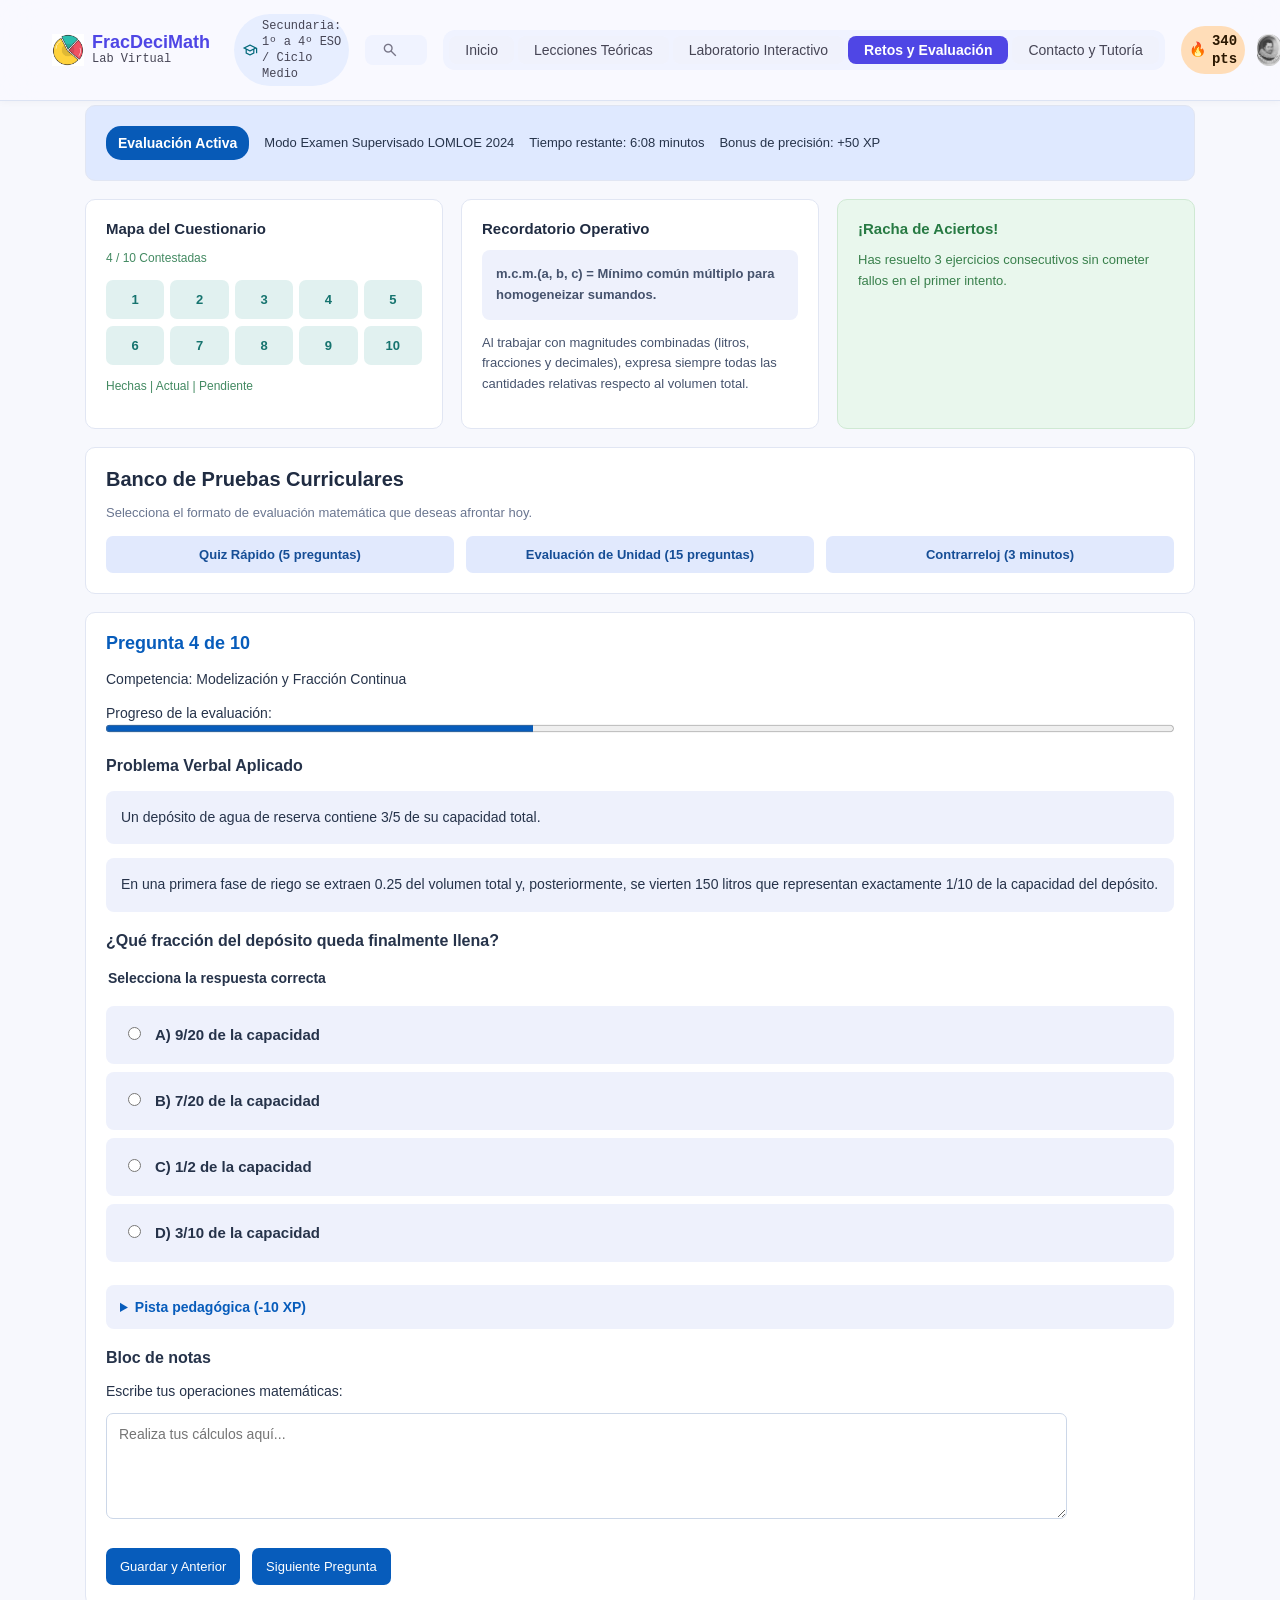
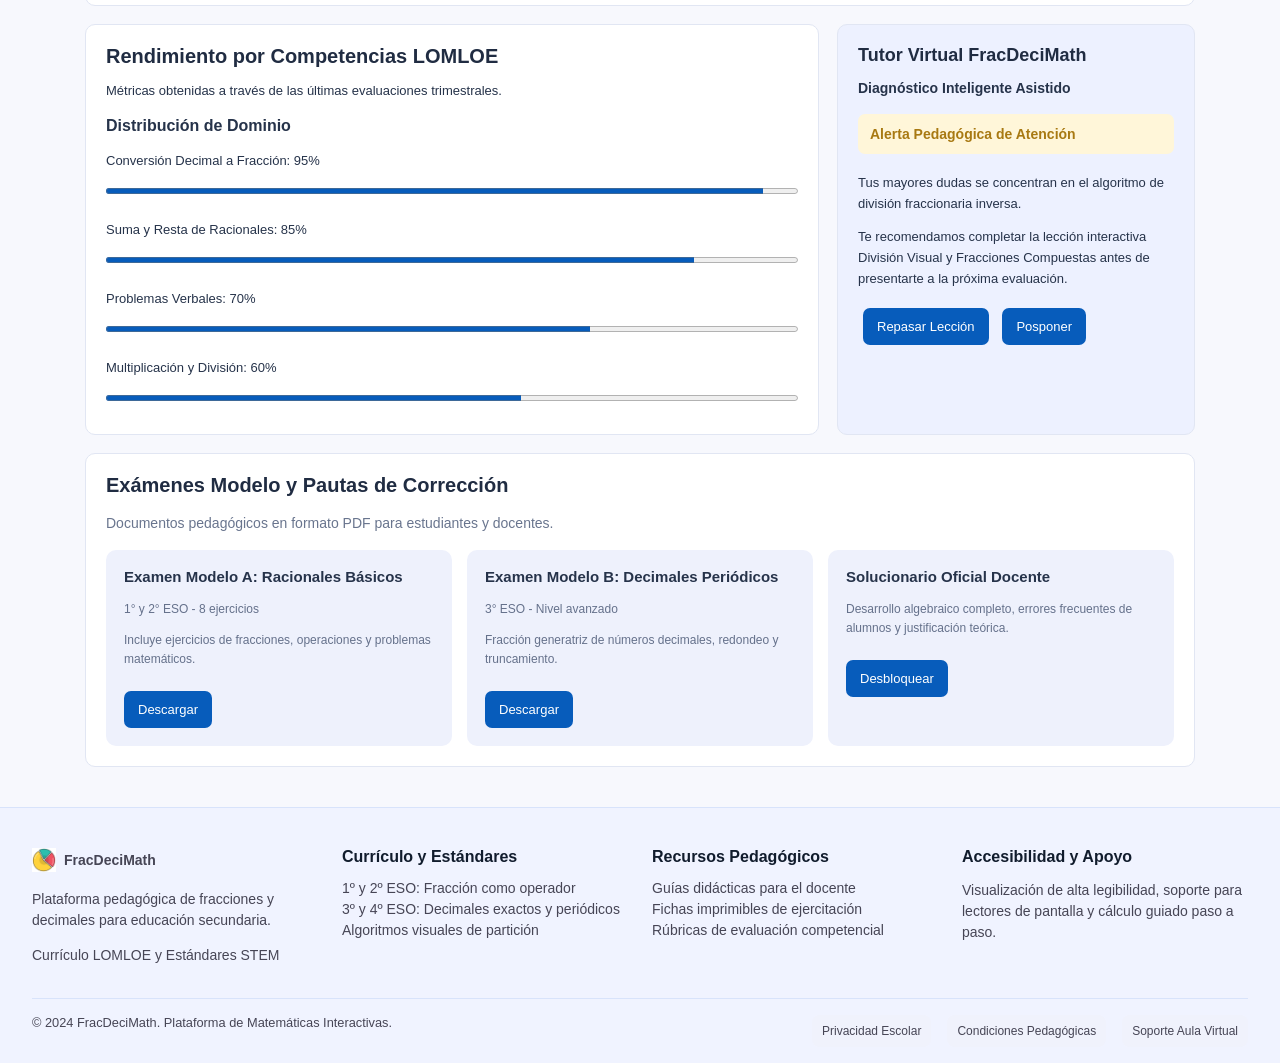
==== evaluacion.html @ f6d33da8 "nuevo cambio" ====
<!DOCTYPE html>
<html lang="es">
<head>
    <meta charset="UTF-8">
    <meta name="viewport" content="width=device-width, initial-scale=1.0">
    <title>Retos y Evaluación - FracDeciMath</title>
    <link rel="stylesheet" href="css/evaluacion.css">
    <link rel="stylesheet" href="css/header.css">
    <link href="https://fonts.googleapis.com/css2?family=Material+Symbols+Outlined:opsz,wght,FILL,GRAD@20..48,100..700,0..1,-50..200&display=swap" rel="stylesheet">
    <link rel="stylesheet" href="css/layouts.css">
    <link rel="stylesheet" href="css/base.css">
</head>
<body data-page="evaluacion">
    <div data-layout="header"></div>
    <main>
        <section class="evaluacion-activa">
            <h2>Evaluación Activa</h2>
            <p>Modo Examen Supervisado LOMLOE 2024</p>
            <p>Tiempo restante: 6:08 minutos</p>
            <p>Bonus de precisión: +50 XP</p>
        </section>
        <section class="mapa-cuestionario">
            <h2>Mapa del Cuestionario</h2>
            <p>4 / 10 Contestadas</p>
            <div class="botones-preguntas">
                <button type="button">1</button>
                <button type="button">2</button>
                <button type="button">3</button>
                <button type="button">4</button>
                <button type="button">5</button>
            </div>
            <div class="botones-preguntas">
                <button type="button">6</button>
                <button type="button">7</button>
                <button type="button">8</button>
                <button type="button">9</button>
                <button type="button">10</button>
            </div>
            <p>Hechas | Actual | Pendiente</p>
        </section>
        <section class="recordatorio-operativo">
            <h2>Recordatorio Operativo</h2>
            <p class="formula-recordatorio">
                m.c.m.(a, b, c) = Mínimo común múltiplo
                para homogeneizar sumandos.
            </p>
            <p>
                Al trabajar con magnitudes combinadas
                (litros, fracciones y decimales),
                expresa siempre todas las cantidades
                relativas respecto al volumen total.
            </p>
        </section>
        <section class="racha-aciertos">
            <h2>¡Racha de Aciertos!</h2>
            <p>
                Has resuelto 3 ejercicios consecutivos
                sin cometer fallos en el primer intento.
            </p>
        </section>
        <section class="banco-pruebas">
            <h2>Banco de Pruebas Curriculares</h2>
            <p>
                Selecciona el formato de evaluación
                matemática que deseas afrontar hoy.
            </p>
            <button type="button">Quiz Rápido (5 preguntas)</button>
            <button type="button">Evaluación de Unidad (15 preguntas)</button>
            <button type="button">Contrarreloj (3 minutos)</button>
        </section>
        <section class="pregunta-examen">
            <h2>Pregunta 4 de 10</h2>
            <p>Competencia: Modelización y Fracción Continua</p>
            <label for="progreso">Progreso de la evaluación:</label>
            <progress id="progreso" value="4" max="10">40%</progress>
            <h3>Problema Verbal Aplicado</h3>
            <p class="enunciado">
                Un depósito de agua de reserva contiene
                3/5 de su capacidad total.
            </p>
            <p class="enunciado">
                En una primera fase de riego se extraen
                0.25 del volumen total y, posteriormente,
                se vierten 150 litros que representan
                exactamente 1/10 de la capacidad del depósito.
            </p>
            <h3>¿Qué fracción del depósito queda finalmente llena?</h3>
            <form class="formulario-respuestas">
                <fieldset>
                    <legend>Selecciona la respuesta correcta</legend>
                    <p>
                        <input type="radio" id="opcionA" name="respuesta" value="A">
                        <label for="opcionA">A) 9/20 de la capacidad</label>
                    </p>
                    <p>
                        <input type="radio" id="opcionB" name="respuesta" value="B">
                        <label for="opcionB">B) 7/20 de la capacidad</label>
                    </p>
                    <p>
                        <input type="radio" id="opcionC" name="respuesta" value="C">
                        <label for="opcionC">C) 1/2 de la capacidad</label>
                    </p>
                    <p>
                        <input type="radio" id="opcionD" name="respuesta" value="D">
                        <label for="opcionD">D) 3/10 de la capacidad</label>
                    </p>
                </fieldset>
                <details>
                    <summary>Pista pedagógica (-10 XP)</summary>
                    <p>
                        Convierte los decimales a fracciones
                        y utiliza un denominador común
                        para resolver la operación.
                    </p>
                </details>
                <h3>Bloc de notas</h3>
                <label for="notas">Escribe tus operaciones matemáticas:</label>
                <p>
                    <textarea id="notas" name="notas" rows="5" cols="40" placeholder="Realiza tus cálculos aquí..."></textarea>
                </p>
                <button type="button">Guardar y Anterior</button>
                <button type="button">Siguiente Pregunta</button>
            </form>
        </section>
        <section class="rendimiento">
            <h2>Rendimiento por Competencias LOMLOE</h2>
            <p>
                Métricas obtenidas a través de
                las últimas evaluaciones trimestrales.
            </p>
            <h3>Distribución de Dominio</h3>
            <p>Conversión Decimal a Fracción: 95%</p>
            <progress value="95" max="100">95%</progress>
            <p>Suma y Resta de Racionales: 85%</p>
            <progress value="85" max="100">85%</progress>
            <p>Problemas Verbales: 70%</p>
            <progress value="70" max="100">70%</progress>
            <p>Multiplicación y División: 60%</p>
            <progress value="60" max="100">60%</progress>
        </section>
        <section class="tutor-virtual">
            <h2>Tutor Virtual FracDeciMath</h2>
            <h3>Diagnóstico Inteligente Asistido</h3>
            <h4>Alerta Pedagógica de Atención</h4>
            <p>
                Tus mayores dudas se concentran
                en el algoritmo de división
                fraccionaria inversa.
            </p>
            <p>
                Te recomendamos completar la lección
                interactiva División Visual y
                Fracciones Compuestas antes de
                presentarte a la próxima evaluación.
            </p>
            <button type="button">Repasar Lección</button>
            <button type="button">Posponer</button>
        </section>
        <section class="recursos">
            <h2>Exámenes Modelo y Pautas de Corrección</h2>
            <p class="recursos-descripcion">
                Documentos pedagógicos en formato PDF
                para estudiantes y docentes.
            </p>
            <article>
                <h3>Examen Modelo A: Racionales Básicos</h3>
                <p>1° y 2° ESO - 8 ejercicios</p>
                <p>
                    Incluye ejercicios de fracciones,
                    operaciones y problemas matemáticos.
                </p>
                <button type="button">Descargar</button>
            </article>
            <article>
                <h3>Examen Modelo B: Decimales Periódicos</h3>
                <p>3° ESO - Nivel avanzado</p>
                <p>
                    Fracción generatriz de números
                    decimales, redondeo y truncamiento.
                </p>
                <button type="button">Descargar</button>
            </article>
            <article>
                <h3>Solucionario Oficial Docente</h3>
                <p>
                    Desarrollo algebraico completo,
                    errores frecuentes de alumnos
                    y justificación teórica.
                </p>
                <button type="button">Desbloquear</button>
            </article>
        </section>
    </main>
    <div data-layout="footer"></div>
    <script src="js/layout.js"></script>
</body>
</html>
---- css/evaluacion.css ----
body {
    margin: 0;
    padding: 0;
    background-color: #f7f8fd;
    color: #26334a;
    font-family: Arial, sans-serif;
    font-size: 14px;
}
header {
    background-color: #ffffff;
    padding: 10px 20px;
    border-bottom: 1px solid #dce3f3;
    display: flex;
    flex-wrap: wrap;
    align-items: center;
    gap: 10px;
}
header h1 {
    color: #4c43d4;
    font-size: 20px;
    margin: 0;
}
header p {
    font-size: 12px;
    color: #65718b;
    margin: 0;
}
.nombre-plataforma {
    display: flex;
    flex-direction: column;
    min-width: 145px;
}
.nombre-plataforma p {
    font-size: 11px;
}
.nivel {
    background-color: #e9eefc;
    color: #46536d;
    font-size: 11px;
    padding: 8px 12px;
    border-radius: 25px;
    text-align: center;
    max-width: 155px;
}
nav {
    margin-left: auto;
}
nav ul {
    list-style: none;
    padding: 0;
    margin: 0;
    display: flex;
    flex-wrap: wrap;
    gap: 5px;
}
nav li {
    margin: 0;
}
nav a {
    display: block;
    text-decoration: none;
    background-color: #f0f2fc;
    color: #46536d;
    padding: 9px 10px;
    border-radius: 8px;
    font-size: 12px;
}
nav a:hover {
    background-color: #dce5ff;
    color: #075cbb;
}
.puntos {
    background-color: #fff0dc;
    color: #8a500c;
    font-size: 12px;
    font-weight: bold;
    padding: 10px 12px;
    border-radius: 20px;
    white-space: nowrap;
}
main {
    max-width: 1150px;
    margin: 25px auto;
    padding: 0 20px;
    display: grid;
    grid-template-columns: repeat(3, 1fr);
    gap: 18px;
}
main section {
    background-color: #ffffff;
    padding: 20px;
    border: 1px solid #e1e6f3;
    border-radius: 10px;
}
h2 {
    font-size: 20px;
    color: #202c42;
    margin: 0 0 12px;
}
h3 {
    font-size: 16px;
    color: #26334a;
}
h4 {
    font-size: 14px;
}
p {
    line-height: 1.6;
}
button {
    background-color: #075cbb;
    color: #ffffff;
    padding: 11px 14px;
    border: none;
    border-radius: 7px;
    font-size: 13px;
    cursor: pointer;
}
button:hover {
    background-color: #03458f;
}
.evaluacion-activa {
    grid-column: 1 / 4;
    background-color: #dfe9ff;
    display: flex;
    flex-wrap: wrap;
    align-items: center;
    gap: 15px;
}
.evaluacion-activa h2 {
    background-color: #075ab7;
    color: white;
    font-size: 14px;
    padding: 9px 12px;
    border-radius: 15px;
    margin: 0;
}
.evaluacion-activa p {
    font-size: 13px;
    margin: 0;
}
.mapa-cuestionario h2 {
    font-size: 15px;
}
.mapa-cuestionario p {
    font-size: 12px;
    color: #438a62;
}
.botones-preguntas {
    display: flex;
    gap: 6px;
    margin-bottom: 7px;
}
.botones-preguntas button {
    background-color: #e1f1f0;
    color: #16746f;
    padding: 12px 0;
    flex: 1;
    font-weight: bold;
}
.botones-preguntas button:hover {
    background-color: #b8dcda;
}
.recordatorio-operativo h2 {
    font-size: 15px;
}
.recordatorio-operativo p {
    font-size: 13px;
    color: #46536d;
}
.formula-recordatorio {
    background-color: #eef1fc;
    padding: 14px;
    border-radius: 8px;
    font-weight: bold;
}
.racha-aciertos {
    background-color: #e9f7ed;
    border-color: #cfe9d3;
}
.racha-aciertos h2 {
    color: #277a43;
    font-size: 15px;
}
.racha-aciertos p {
    color: #39804c;
    font-size: 13px;
}
.banco-pruebas {
    grid-column: 1 / 4;
    display: flex;
    flex-wrap: wrap;
    align-items: center;
    gap: 12px;
}
.banco-pruebas h2 {
    width: 100%;
    margin: 0;
}
.banco-pruebas p {
    width: 100%;
    font-size: 13px;
    color: #6a7690;
    margin: 0;
}
.banco-pruebas button {
    flex: 1;
    background-color: #e1e9fd;
    color: #164e96;
    font-weight: bold;
}
.banco-pruebas button:hover {
    background-color: #075cbb;
    color: white;
}
.pregunta-examen {
    grid-column: 1 / 4;
}
.pregunta-examen h2 {
    color: #075cbb;
    font-size: 18px;
}
.pregunta-examen h3 {
    margin-top: 20px;
}
.enunciado {
    background-color: #eef1fc;
    padding: 15px;
    border-radius: 8px;
    font-size: 14px;
    line-height: 1.7;
}
progress {
    width: 100%;
    height: 15px;
    accent-color: #075cbb;
}
.formulario-respuestas {
    margin-top: 20px;
}
fieldset {
    border: none;
    padding: 0;
    margin: 0;
}
legend {
    font-weight: bold;
    font-size: 14px;
    margin-bottom: 12px;
}
fieldset p {
    background-color: #eef1fc;
    padding: 17px;
    border-radius: 8px;
    margin: 8px 0;
}
fieldset label {
    font-size: 15px;
    font-weight: bold;
    cursor: pointer;
}
input[type="radio"] {
    accent-color: #075cbb;
    margin-right: 10px;
}
details {
    background-color: #eef1fc;
    padding: 14px;
    border-radius: 8px;
    margin: 15px 0;
}
summary {
    color: #075cbb;
    font-weight: bold;
    cursor: pointer;
}
textarea {
    width: 90%;
    padding: 12px;
    border: 1px solid #ccd7e8;
    border-radius: 7px;
    font-family: Arial, sans-serif;
    font-size: 14px;
}
.formulario-respuestas button {
    margin: 8px 8px 0 0;
}
.rendimiento {
    grid-column: 1 / 3;
}
.rendimiento h2 {
    font-size: 20px;
}
.rendimiento h3 {
    font-size: 16px;
}
.rendimiento p {
    font-size: 13px;
}
.rendimiento progress {
    height: 12px;
    margin-bottom: 10px;
}
.tutor-virtual {
    grid-column: 3 / 4;
    background-color: #edf1ff;
}
.tutor-virtual h2 {
    font-size: 18px;
}
.tutor-virtual h3 {
    font-size: 14px;
}
.tutor-virtual h4 {
    background-color: #fff6d9;
    color: #a87912;
    padding: 12px;
    border-radius: 7px;
}
.tutor-virtual p {
    font-size: 13px;
}
.tutor-virtual button {
    margin: 5px;
}
.recursos {
    grid-column: 1 / 4;
    display: flex;
    flex-wrap: wrap;
    gap: 15px;
}
.recursos h2 {
    width: 100%;
    margin: 0;
}
.recursos-descripcion {
    width: 100%;
    color: #69758e;
    margin: 0;
}
.recursos article {
    background-color: #eef1fc;
    padding: 18px;
    border-radius: 10px;
    flex: 1;
    min-width: 220px;
}
.recursos article h3 {
    font-size: 15px;
    margin-top: 0;
}
.recursos article p {
    font-size: 12px;
    color: #65718b;
}
.recursos article button {
    margin-top: 10px;
}
footer {
    background-color: #edf0fc;
    padding: 35px 25px 20px;
    border-top: 1px solid #dfe4f2;
}
.footer-contenido {
    max-width: 1150px;
    margin: 0 auto;
    display: grid;
    grid-template-columns: 1.2fr 1fr 1fr 1fr;
    gap: 30px;
    align-items: start;
}
.footer-columna {
    color: #65718b;
    font-size: 14px;
}
.footer-columna h3 {
    color: #4c43d4;
    font-size: 24px;
    margin: 0 0 12px;
}
.footer-columna h4 {
    color: #26334a;
    font-size: 16px;
    margin: 0 0 14px;
}
.footer-columna p {
    line-height: 1.7;
    margin: 0 0 8px;
}
.footer-extra {
    padding-top: 14px;
    font-size: 13px;
    color: #7b859c;
    font-weight: normal;
}
.footer-accesos {
    display: flex;
    gap: 8px;
    flex-wrap: wrap;
    margin-top: 12px;
}
.footer-accesos span {
    background-color: #e5ebfb;
    color: #3f4b67;
    font-size: 12px;
    padding: 8px 12px;
    border-radius: 6px;
    font-weight: bold;
}
.footer-inferior {
    max-width: 1150px;
    margin: 25px auto 0;
    padding-top: 18px;
    border-top: 1px solid #d9dfef;
    display: flex;
    justify-content: space-between;
    align-items: center;
    gap: 20px;
    flex-wrap: wrap;
}
.footer-inferior p {
    color: #7a859d;
    font-size: 13px;
    margin: 0;
}
.footer-links {
    display: flex;
    gap: 18px;
    flex-wrap: wrap;
}
.footer-links a {
    color: #7a859d;
    text-decoration: none;
    font-size: 13px;
}
.footer-links a:hover {
    color: #4c43d4;
}
---- css/header.css ----
:root {
  --header-primary: #4f46e5;
  --header-surface: #f9f9ff;
  --header-surface-low: #f0f3ff;
  --header-surface-container: #e7eeff;
  --header-text: #111c2d;
  --header-muted: #464555;
  --header-outline: #777587;
}

.cabecera {
  position: fixed;
  top: 0;
  left: 0;
  z-index: 50;
  width: 100%;
  background: rgba(249, 249, 255, 0.9);
  backdrop-filter: blur(20px);
  box-shadow: 0 1px 8px rgba(0, 0, 0, 0.04);
}

.cabecera-interior {
  display: flex;
  align-items: center;
  justify-content: space-between;
  gap: 1rem;
  max-width: 1280px;
  height: 5rem;
  margin: 0 auto;
  padding: 0 1rem;
}

.cabecera-izquierda,
.cabecera-derecha {
  display: flex;
  align-items: center;
}

.cabecera-izquierda {
  gap: 1.5rem;
}

.cabecera-derecha {
  gap: 0.5rem;
}

.enlace-logo {
  display: flex;
  align-items: center;
  gap: 0.5rem;
  color: inherit;
  text-decoration: none;
}

.imagen-logo {
  width: auto;
  height: 2rem;
  object-fit: contain;
}

.texto-logo {
  display: flex;
  flex-direction: column;
}

.titulo-logo {
  color: var(--header-primary);
  font-size: 18px;
  font-weight: 600;
  line-height: 1;
}

.subtitulo-logo {
  color: var(--header-muted);
  font: 500 12px/16px "JetBrains Mono", monospace;
}

.insignia-cabecera {
  display: none;
  align-items: center;
  gap: 0.25rem;
  padding: 0.25rem 0.5rem;
  color: var(--header-muted);
  background: var(--header-surface-container);
  border-radius: 9999px;
  font: 500 12px/16px "JetBrains Mono", monospace;
}

.insignia-cabecera .material-symbols-outlined {
  color: #00687a;
  font-size: 16px;
}

.buscador-cabecera {
  display: none;
  flex: 1;
  max-width: 24rem;
}

.boton-menu {
  display: inline-flex;
  align-items: center;
  justify-content: center;
  width: 2.5rem;
  height: 2.5rem;
  color: var(--header-muted);
  background: var(--header-surface-low);
  border: 0;
  border-radius: 0.5rem;
  cursor: pointer;
}

.boton-menu:hover,
.boton-menu:focus-visible {
  color: var(--header-text);
  background: #dee8ff;
}

.boton-menu:focus-visible,
.enlace-navegacion:focus-visible {
  outline: 2px solid var(--header-primary);
  outline-offset: 2px;
}

.caja-buscador {
  display: flex;
  align-items: center;
  width: 100%;
  padding: 0.375rem 1rem;
  color: var(--header-muted);
  background: var(--header-surface-low);
  border-radius: 0.5rem;
}

.caja-buscador .material-symbols-outlined {
  margin-right: 0.5rem;
  color: var(--header-outline);
  font-size: 18px;
}

.caja-buscador input {
  width: 100%;
  color: var(--header-text);
  background: transparent;
  border: 0;
  outline: 0;
}

.navegacion-cabecera {
  display: none;
  align-items: center;
  gap: 0.25rem;
  padding: 0.375rem;
  background: var(--header-surface-low);
  border-radius: 0.75rem;
}

.navegacion-cabecera.menu-abierto {
  display: flex;
  position: absolute;
  top: calc(100% + 0.5rem);
  right: 1rem;
  left: 1rem;
  flex-direction: column;
  align-items: stretch;
  padding: 0.5rem;
  background: var(--header-surface);
  border: 1px solid #d8e3fb;
  box-shadow: 0 12px 24px rgba(17, 28, 45, 0.12);
}

.navegacion-cabecera.menu-abierto .enlace-navegacion {
  width: 100%;
  padding: 0.75rem 1rem;
}

.enlace-navegacion {
  padding: 0.375rem 1rem;
  color: var(--header-muted);
  border-radius: 0.5rem;
  font-size: 14px;
  text-decoration: none;
  white-space: nowrap;
}

.enlace-navegacion:hover {
  color: var(--header-text);
  background: #dee8ff;
}

.enlace-navegacion.activo {
  color: #fff;
  background: var(--header-primary);
  font-weight: 600;
}

.insignia-puntos {
  display: flex;
  align-items: center;
  gap: 0.375rem;
  padding: 0.375rem 0.5rem;
  color: #2a1700;
  background: #ffddb8;
  border-radius: 9999px;
  font: 700 14px/18px "JetBrains Mono", monospace;
}

.informacion-perfil {
  display: flex;
  align-items: center;
  gap: 0.5rem;
  padding-left: 0.25rem;
}

.imagen-perfil {
  width: 2rem;
  height: 2rem;
  object-fit: cover;
  border-radius: 9999px;
}

.texto-perfil {
  display: none;
  flex-direction: column;
}

.nombre-perfil {
  color: var(--header-text);
  font: 600 14px/18px "JetBrains Mono", monospace;
}

.rol-perfil {
  color: var(--header-outline);
  font: 500 12px/16px "JetBrains Mono", monospace;
}

@media (min-width: 640px) {
  .texto-perfil {
    display: flex;
  }
}

@media (min-width: 768px) {
  .boton-menu {
    display: none;
  }

  .navegacion-cabecera {
    display: flex;
  }

  .navegacion-cabecera.menu-abierto {
    position: static;
    flex-direction: row;
    align-items: center;
    padding: 0.375rem;
    border: 0;
    box-shadow: none;
  }

  .navegacion-cabecera.menu-abierto .enlace-navegacion {
    width: auto;
    padding: 0.375rem 1rem;
  }
}

@media (min-width: 1024px) {
  .cabecera-interior {
    padding: 0 2rem;
  }

  .buscador-cabecera {
    display: flex;
  }
}

@media (min-width: 1280px) {
  .insignia-cabecera {
    display: flex;
  }
}

.cabecera + .ruta {
  margin-top: 5rem;
}

.cabecera + main {
  padding-top: 5rem;
}

.cabecera + .main {
  padding-top: 80px;
}
---- css/layouts.css ----
.footer-layout {
  margin-top: 2.5rem;
  padding: 2.5rem 2rem 1rem;
  color: #464555;
  background: #f0f3ff;
  border-top: 1px solid #d8e3fb;
}

.footer-layout__grid,
.footer-layout__bottom {
  display: grid;
  gap: 1.5rem;
  max-width: 1280px;
  margin: 0 auto;
}

.footer-layout__grid {
  grid-template-columns: repeat(4, minmax(0, 1fr));
}

.footer-layout__brand {
  display: inline-flex;
  align-items: center;
  gap: 0.5rem;
  color: #3525cd;
  text-decoration: none;
}

.footer-layout__brand img {
  width: auto;
  height: 1.5rem;
}

.footer-layout h2 {
  margin: 0 0 0.75rem;
  color: #111c2d;
  font-size: 1rem;
}

.footer-layout p,
.footer-layout li,
.footer-layout small {
  font-size: 0.875rem;
  line-height: 1.5;
}

.footer-layout ul {
  margin: 0;
  padding: 0;
  list-style: none;
}

.footer-layout__bottom {
  grid-template-columns: 1fr auto;
  margin-top: 2rem;
  padding-top: 1rem;
  border-top: 1px solid #d8e3fb;
  font-size: 0.8rem;
}

.footer-layout__bottom nav {
  display: flex;
  flex-wrap: wrap;
  gap: 1rem;
}

.footer-layout a {
  color: inherit;
  text-decoration: none;
}

.footer-layout a:hover {
  color: #3525cd;
}

@media (max-width: 800px) {
  .footer-layout__grid {
    grid-template-columns: repeat(2, minmax(0, 1fr));
  }
}

@media (max-width: 560px) {
  .footer-layout {
    padding-inline: 1rem;
  }

  .footer-layout__grid,
  .footer-layout__bottom {
    grid-template-columns: 1fr;
  }
}
---- css/base.css ----
html {
  width: 100%;
  min-width: 320px;
  margin: 0;
  padding: 0;
}

body {
  width: 100%;
  min-width: 320px;
  max-width: none;
  margin: 0;
  padding: 0;
  overflow-x: hidden;
}

*,
*::before,
*::after {
  box-sizing: border-box;
}
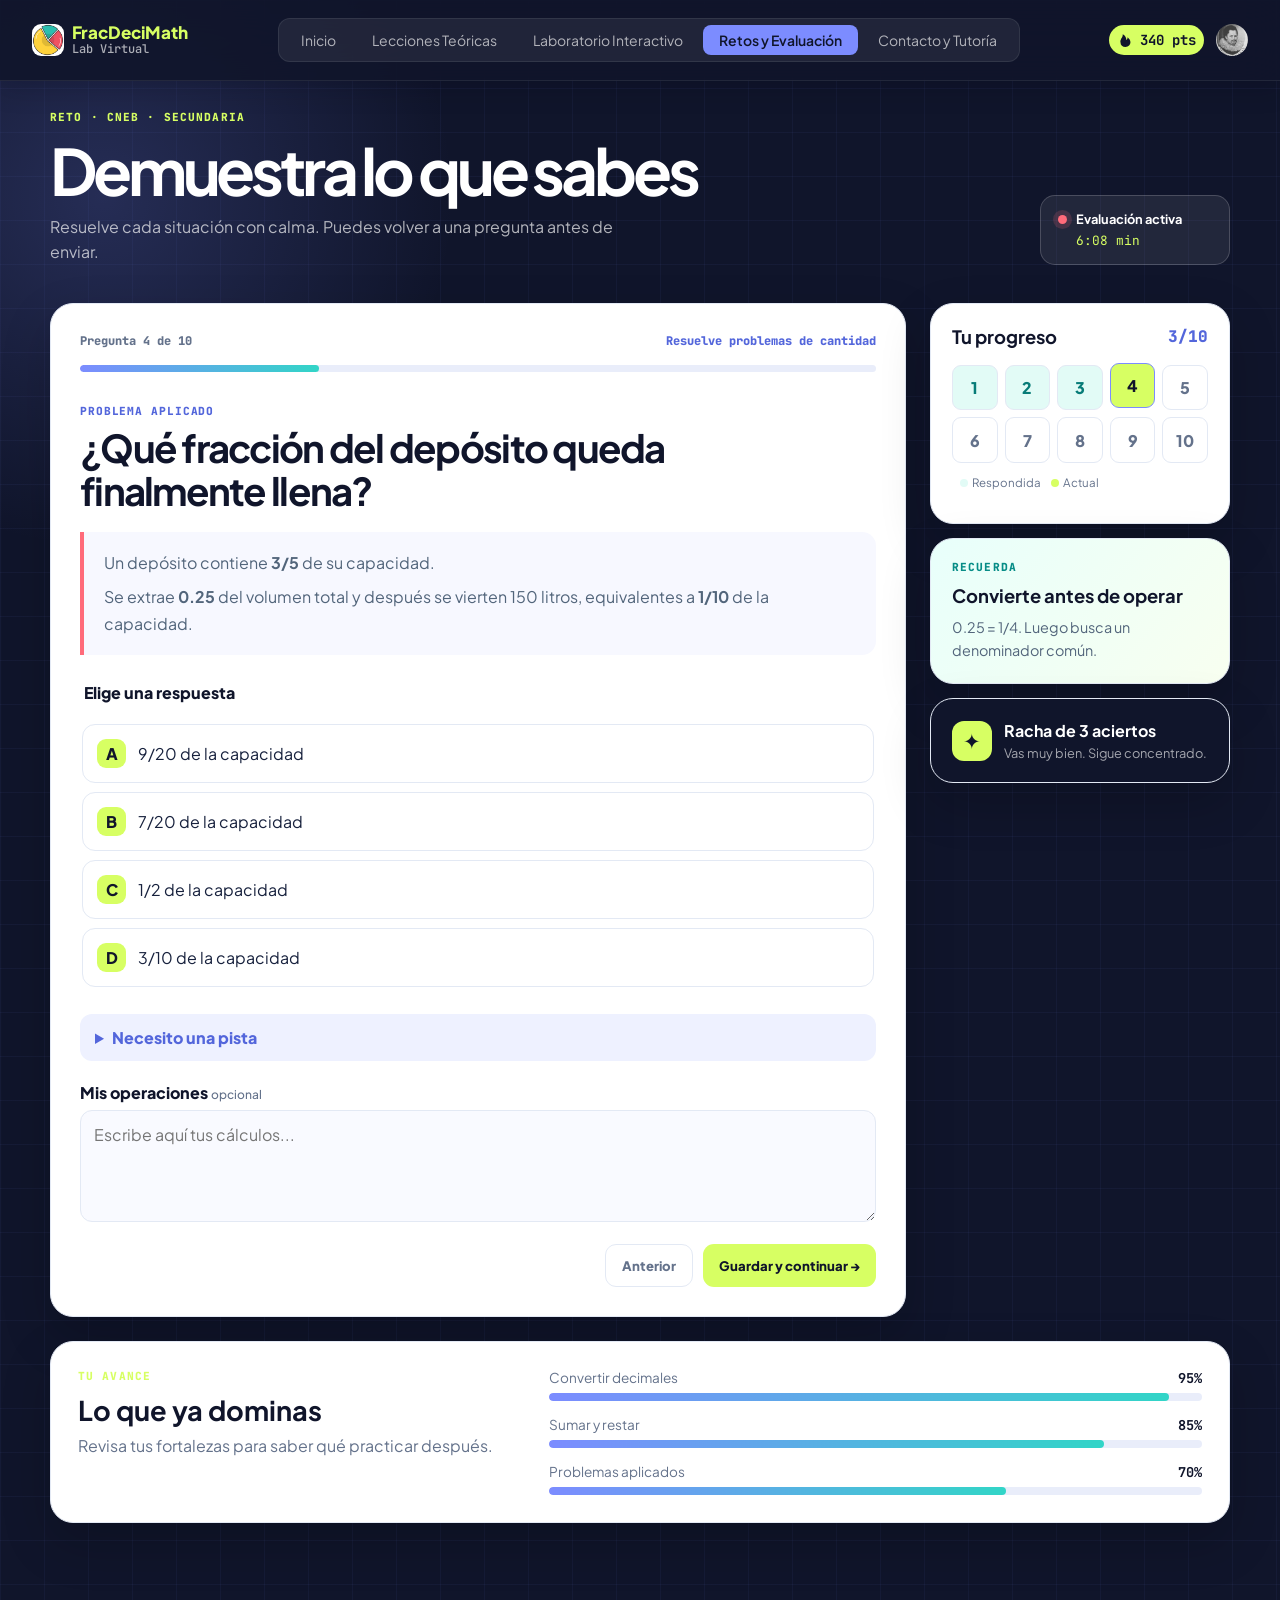
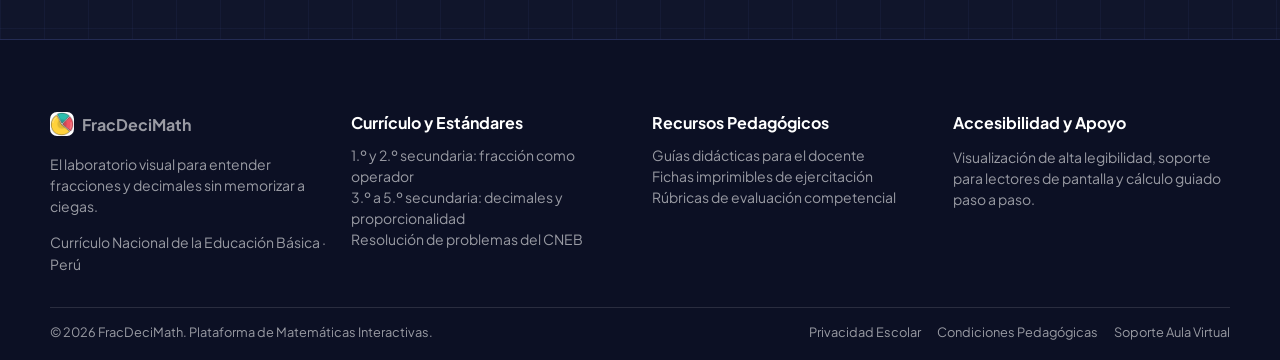
==== commit 948f916c: "new code" ====
--- a/evaluacion.html
+++ b/evaluacion.html
@@ -1,198 +1,146 @@
-
 <!DOCTYPE html>
 <html lang="es">
 <head>
     <meta charset="UTF-8">
     <meta name="viewport" content="width=device-width, initial-scale=1.0">
-    <title>Retos y Evaluación - FracDeciMath</title>
+    <link rel="preconnect" href="https://fonts.googleapis.com">
+    <link rel="preconnect" href="https://fonts.gstatic.com" crossorigin>
+    <link href="https://fonts.googleapis.com/css2?family=JetBrains+Mono:wght@400;500;600;700&family=Plus+Jakarta+Sans:wght@400;500;600;700;800&display=swap" rel="stylesheet">
+    <title>Retos y evaluación | FracDeciMath</title>
     <link rel="stylesheet" href="css/evaluacion.css">
     <link rel="stylesheet" href="css/header.css">
-    <link href="https://fonts.googleapis.com/css2?family=Material+Symbols+Outlined:opsz,wght,FILL,GRAD@20..48,100..700,0..1,-50..200&display=swap" rel="stylesheet">
     <link rel="stylesheet" href="css/layouts.css">
     <link rel="stylesheet" href="css/base.css">
 </head>
 <body data-page="evaluacion">
     <div data-layout="header"></div>
-    <main>
-        <section class="evaluacion-activa">
-            <h2>Evaluación Activa</h2>
-            <p>Modo Examen Supervisado LOMLOE 2024</p>
-            <p>Tiempo restante: 6:08 minutos</p>
-            <p>Bonus de precisión: +50 XP</p>
-        </section>
-        <section class="mapa-cuestionario">
-            <h2>Mapa del Cuestionario</h2>
-            <p>4 / 10 Contestadas</p>
-            <div class="botones-preguntas">
-                <button type="button">1</button>
-                <button type="button">2</button>
-                <button type="button">3</button>
-                <button type="button">4</button>
-                <button type="button">5</button>
+
+    <main class="evaluacion">
+        <header class="evaluacion-hero">
+            <div>
+                <p class="eyebrow">RETO · CNEB · SECUNDARIA</p>
+                <h1>Demuestra lo que sabes</h1>
+                <p class="hero-copy">Resuelve cada situación con calma. Puedes volver a una pregunta antes de enviar.</p>
             </div>
-            <div class="botones-preguntas">
-                <button type="button">6</button>
-                <button type="button">7</button>
-                <button type="button">8</button>
-                <button type="button">9</button>
-                <button type="button">10</button>
+            <div class="estado-evaluacion">
+                <span class="estado-punto"></span>
+                <strong>Evaluación activa</strong>
+                <span>6:08 min</span>
             </div>
-            <p>Hechas | Actual | Pendiente</p>
-        </section>
-        <section class="recordatorio-operativo">
-            <h2>Recordatorio Operativo</h2>
-            <p class="formula-recordatorio">
-                m.c.m.(a, b, c) = Mínimo común múltiplo
-                para homogeneizar sumandos.
-            </p>
-            <p>
-                Al trabajar con magnitudes combinadas
-                (litros, fracciones y decimales),
-                expresa siempre todas las cantidades
-                relativas respecto al volumen total.
-            </p>
-        </section>
-        <section class="racha-aciertos">
-            <h2>¡Racha de Aciertos!</h2>
-            <p>
-                Has resuelto 3 ejercicios consecutivos
-                sin cometer fallos en el primer intento.
-            </p>
-        </section>
-        <section class="banco-pruebas">
-            <h2>Banco de Pruebas Curriculares</h2>
-            <p>
-                Selecciona el formato de evaluación
-                matemática que deseas afrontar hoy.
-            </p>
-            <button type="button">Quiz Rápido (5 preguntas)</button>
-            <button type="button">Evaluación de Unidad (15 preguntas)</button>
-            <button type="button">Contrarreloj (3 minutos)</button>
-        </section>
-        <section class="pregunta-examen">
-            <h2>Pregunta 4 de 10</h2>
-            <p>Competencia: Modelización y Fracción Continua</p>
-            <label for="progreso">Progreso de la evaluación:</label>
-            <progress id="progreso" value="4" max="10">40%</progress>
-            <h3>Problema Verbal Aplicado</h3>
-            <p class="enunciado">
-                Un depósito de agua de reserva contiene
-                3/5 de su capacidad total.
-            </p>
-            <p class="enunciado">
-                En una primera fase de riego se extraen
-                0.25 del volumen total y, posteriormente,
-                se vierten 150 litros que representan
-                exactamente 1/10 de la capacidad del depósito.
-            </p>
-            <h3>¿Qué fracción del depósito queda finalmente llena?</h3>
-            <form class="formulario-respuestas">
-                <fieldset>
-                    <legend>Selecciona la respuesta correcta</legend>
-                    <p>
-                        <input type="radio" id="opcionA" name="respuesta" value="A">
-                        <label for="opcionA">A) 9/20 de la capacidad</label>
-                    </p>
-                    <p>
-                        <input type="radio" id="opcionB" name="respuesta" value="B">
-                        <label for="opcionB">B) 7/20 de la capacidad</label>
-                    </p>
-                    <p>
-                        <input type="radio" id="opcionC" name="respuesta" value="C">
-                        <label for="opcionC">C) 1/2 de la capacidad</label>
-                    </p>
-                    <p>
-                        <input type="radio" id="opcionD" name="respuesta" value="D">
-                        <label for="opcionD">D) 3/10 de la capacidad</label>
-                    </p>
-                </fieldset>
-                <details>
-                    <summary>Pista pedagógica (-10 XP)</summary>
-                    <p>
-                        Convierte los decimales a fracciones
-                        y utiliza un denominador común
-                        para resolver la operación.
-                    </p>
-                </details>
-                <h3>Bloc de notas</h3>
-                <label for="notas">Escribe tus operaciones matemáticas:</label>
-                <p>
-                    <textarea id="notas" name="notas" rows="5" cols="40" placeholder="Realiza tus cálculos aquí..."></textarea>
-                </p>
-                <button type="button">Guardar y Anterior</button>
-                <button type="button">Siguiente Pregunta</button>
-            </form>
-        </section>
+        </header>
+
+        <div class="evaluacion-grid">
+            <section class="pregunta-examen" aria-labelledby="pregunta-titulo">
+                <div class="pregunta-meta">
+                    <span id="pregunta-contador">Pregunta 4 de 10</span>
+                    <span class="competencia">Resuelve problemas de cantidad</span>
+                </div>
+                <div class="progreso-barra" aria-label="40% completado">
+                    <span></span>
+                </div>
+
+                <div class="pregunta-contenido">
+                    <p class="tipo-pregunta">Problema aplicado</p>
+                    <h2 id="pregunta-titulo">¿Qué fracción del depósito queda finalmente llena?</h2>
+                    <div class="enunciado" id="enunciado">
+                        <p>Un depósito contiene <strong>3/5</strong> de su capacidad.</p>
+                        <p>Se extrae <strong>0.25</strong> del volumen total y después se vierten 150 litros, equivalentes a <strong>1/10</strong> de la capacidad.</p>
+                    </div>
+                </div>
+
+                <form class="formulario-respuestas">
+                    <fieldset>
+                        <legend>Elige una respuesta</legend>
+                        <label class="opcion" for="opcionA">
+                            <input type="radio" id="opcionA" name="respuesta" value="A">
+                            <span class="opcion-letra">A</span>
+                            <span>9/20 de la capacidad</span>
+                        </label>
+                        <label class="opcion" for="opcionB">
+                            <input type="radio" id="opcionB" name="respuesta" value="B">
+                            <span class="opcion-letra">B</span>
+                            <span>7/20 de la capacidad</span>
+                        </label>
+                        <label class="opcion" for="opcionC">
+                            <input type="radio" id="opcionC" name="respuesta" value="C">
+                            <span class="opcion-letra">C</span>
+                            <span>1/2 de la capacidad</span>
+                        </label>
+                        <label class="opcion" for="opcionD">
+                            <input type="radio" id="opcionD" name="respuesta" value="D">
+                            <span class="opcion-letra">D</span>
+                            <span>3/10 de la capacidad</span>
+                        </label>
+                    </fieldset>
+
+                    <details class="pista">
+                        <summary>Necesito una pista</summary>
+                        <p>Convierte 0.25 a fracción y usa un denominador común.</p>
+                    </details>
+
+                    <label class="notas-label" for="notas">Mis operaciones <span>opcional</span></label>
+                    <textarea id="notas" name="notas" rows="4" placeholder="Escribe aquí tus cálculos..."></textarea>
+
+                    <div class="acciones">
+                        <button class="boton-secundario" id="anterior" type="button">Anterior</button>
+                        <button class="boton-principal" id="siguiente" type="button">Guardar y continuar <span>→</span></button>
+                    </div>
+                </form>
+            </section>
+
+            <aside class="panel-lateral">
+                <section class="mapa-cuestionario">
+                    <div class="panel-titulo">
+                        <h2>Tu progreso</h2>
+                        <strong>4/10</strong>
+                    </div>
+                    <div class="preguntas">
+                        <button class="hecha" type="button" data-question="1">1</button>
+                        <button class="hecha" type="button" data-question="2">2</button>
+                        <button class="hecha" type="button" data-question="3">3</button>
+                        <button class="actual" type="button" data-question="4" aria-current="step">4</button>
+                        <button type="button" data-question="5">5</button>
+                        <button type="button" data-question="6">6</button>
+                        <button type="button" data-question="7">7</button>
+                        <button type="button" data-question="8">8</button>
+                        <button type="button" data-question="9">9</button>
+                        <button type="button" data-question="10">10</button>
+                    </div>
+                    <p class="leyenda"><span class="hecha"></span>Respondida <span class="actual"></span>Actual</p>
+                </section>
+
+                <section class="recordatorio-operativo">
+                    <p class="eyebrow">RECUERDA</p>
+                    <h2>Convierte antes de operar</h2>
+                    <p>0.25 = 1/4. Luego busca un denominador común.</p>
+                </section>
+
+                <section class="racha-aciertos">
+                    <span class="racha-icono">✦</span>
+                    <div>
+                        <strong>Racha de 3 aciertos</strong>
+                        <p>Vas muy bien. Sigue concentrado.</p>
+                    </div>
+                </section>
+            </aside>
+        </div>
+
         <section class="rendimiento">
-            <h2>Rendimiento por Competencias LOMLOE</h2>
-            <p>
-                Métricas obtenidas a través de
-                las últimas evaluaciones trimestrales.
-            </p>
-            <h3>Distribución de Dominio</h3>
-            <p>Conversión Decimal a Fracción: 95%</p>
-            <progress value="95" max="100">95%</progress>
-            <p>Suma y Resta de Racionales: 85%</p>
-            <progress value="85" max="100">85%</progress>
-            <p>Problemas Verbales: 70%</p>
-            <progress value="70" max="100">70%</progress>
-            <p>Multiplicación y División: 60%</p>
-            <progress value="60" max="100">60%</progress>
-        </section>
-        <section class="tutor-virtual">
-            <h2>Tutor Virtual FracDeciMath</h2>
-            <h3>Diagnóstico Inteligente Asistido</h3>
-            <h4>Alerta Pedagógica de Atención</h4>
-            <p>
-                Tus mayores dudas se concentran
-                en el algoritmo de división
-                fraccionaria inversa.
-            </p>
-            <p>
-                Te recomendamos completar la lección
-                interactiva División Visual y
-                Fracciones Compuestas antes de
-                presentarte a la próxima evaluación.
-            </p>
-            <button type="button">Repasar Lección</button>
-            <button type="button">Posponer</button>
-        </section>
-        <section class="recursos">
-            <h2>Exámenes Modelo y Pautas de Corrección</h2>
-            <p class="recursos-descripcion">
-                Documentos pedagógicos en formato PDF
-                para estudiantes y docentes.
-            </p>
-            <article>
-                <h3>Examen Modelo A: Racionales Básicos</h3>
-                <p>1° y 2° ESO - 8 ejercicios</p>
-                <p>
-                    Incluye ejercicios de fracciones,
-                    operaciones y problemas matemáticos.
-                </p>
-                <button type="button">Descargar</button>
-            </article>
-            <article>
-                <h3>Examen Modelo B: Decimales Periódicos</h3>
-                <p>3° ESO - Nivel avanzado</p>
-                <p>
-                    Fracción generatriz de números
-                    decimales, redondeo y truncamiento.
-                </p>
-                <button type="button">Descargar</button>
-            </article>
-            <article>
-                <h3>Solucionario Oficial Docente</h3>
-                <p>
-                    Desarrollo algebraico completo,
-                    errores frecuentes de alumnos
-                    y justificación teórica.
-                </p>
-                <button type="button">Desbloquear</button>
-            </article>
+            <div>
+                <p class="eyebrow">TU AVANCE</p>
+                <h2>Lo que ya dominas</h2>
+                <p>Revisa tus fortalezas para saber qué practicar después.</p>
+            </div>
+            <div class="dominios">
+                <div><span>Convertir decimales</span><strong>95%</strong><i><b style="width:95%"></b></i></div>
+                <div><span>Sumar y restar</span><strong>85%</strong><i><b style="width:85%"></b></i></div>
+                <div><span>Problemas aplicados</span><strong>70%</strong><i><b style="width:70%"></b></i></div>
+            </div>
         </section>
     </main>
+
     <div data-layout="footer"></div>
+    <script src="js/evaluacion.js"></script>
     <script src="js/layout.js"></script>
 </body>
 </html>
--- a/css/evaluacion.css
+++ b/css/evaluacion.css
@@ -1,439 +1,182 @@
+:root {
+  --night: #10152b;
+  --ink: #17213d;
+  --muted: #64728b;
+  --line: #e3e9f4;
+  --paper: #fff;
+  --canvas: #f5f7ff;
+  --lime: #d7ff63;
+  --blue: #7c8cff;
+  --coral: #ff6b7a;
+  --teal: #32d5c7;
+  --shadow: 0 20px 50px rgba(0,0,0,.2);
+}
+
+* { box-sizing: border-box; }
 
 body {
-    margin: 0;
-    padding: 0;
-    background-color: #f7f8fd;
-    color: #26334a;
-    font-family: Arial, sans-serif;
-    font-size: 14px;
+  margin: 0;
+  color: var(--ink);
+  background:
+    linear-gradient(rgba(124,140,255,.05) 1px, transparent 1px),
+    linear-gradient(90deg, rgba(124,140,255,.05) 1px, transparent 1px),
+    radial-gradient(circle at 8% 10%, rgba(124,140,255,.2), transparent 22rem),
+    var(--night);
+  background-size: 44px 44px, 44px 44px, auto, auto;
+  font-family: "Plus Jakarta Sans", "Segoe UI", sans-serif;
 }
-header {
-    background-color: #ffffff;
-    padding: 10px 20px;
-    border-bottom: 1px solid #dce3f3;
-    display: flex;
-    flex-wrap: wrap;
-    align-items: center;
-    gap: 10px;
+
+button, textarea, input { font: inherit; }
+button { cursor: pointer; }
+
+.evaluacion {
+  width: min(1180px, calc(100% - 48px));
+  margin: 0 auto;
+  padding: 46px 0 76px;
 }
-header h1 {
-    color: #4c43d4;
-    font-size: 20px;
-    margin: 0;
+
+.evaluacion-hero {
+  display: flex;
+  align-items: end;
+  justify-content: space-between;
+  gap: 30px;
+  padding: 30px 0 38px;
+  color: #fff;
+  animation: rise-in .65s ease both;
 }
-header p {
-    font-size: 12px;
-    color: #65718b;
-    margin: 0;
+
+.eyebrow {
+  margin: 0;
+  color: var(--lime);
+  font: 800 .7rem/1.4 "JetBrains Mono", monospace;
+  letter-spacing: .1em;
+  text-transform: uppercase;
 }
-.nombre-plataforma {
-    display: flex;
-    flex-direction: column;
-    min-width: 145px;
+
+.evaluacion-hero h1 {
+  margin: 12px 0;
+  color: #fff;
+  font-size: clamp(2.4rem, 5vw, 4.5rem);
+  letter-spacing: -.065em;
+  line-height: 1;
 }
-.nombre-plataforma p {
-    font-size: 11px;
+
+.hero-copy {
+  max-width: 600px;
+  margin: 0;
+  color: rgba(255,255,255,.68);
+  line-height: 1.6;
 }
-.nivel {
-    background-color: #e9eefc;
-    color: #46536d;
-    font-size: 11px;
-    padding: 8px 12px;
-    border-radius: 25px;
-    text-align: center;
-    max-width: 155px;
+
+.estado-evaluacion {
+  display: grid;
+  grid-template-columns: auto 1fr;
+  gap: 5px 9px;
+  min-width: 190px;
+  padding: 15px 17px;
+  border: 1px solid rgba(255,255,255,.18);
+  border-radius: 15px;
+  color: #fff;
+  background: rgba(255,255,255,.08);
+  font-size: .8rem;
 }
-nav {
-    margin-left: auto;
+.estado-evaluacion span:last-child { grid-column: 2; color: var(--lime); font-family: "JetBrains Mono", monospace; }
+.estado-punto { width: 9px; height: 9px; margin-top: 4px; border-radius: 50%; background: var(--coral); box-shadow: 0 0 0 5px rgba(255,107,122,.16); }
+
+.evaluacion-grid {
+  display: grid;
+  grid-template-columns: minmax(0, 1fr) 300px;
+  align-items: start;
+  gap: 24px;
 }
-nav ul {
-    list-style: none;
-    padding: 0;
-    margin: 0;
-    display: flex;
-    flex-wrap: wrap;
-    gap: 5px;
+
+.pregunta-examen,
+.mapa-cuestionario,
+.recordatorio-operativo,
+.racha-aciertos,
+.rendimiento {
+  border: 1px solid var(--line);
+  border-radius: 23px;
+  background: var(--paper);
+  box-shadow: var(--shadow);
 }
-nav li {
-    margin: 0;
+
+.pregunta-examen { padding: 29px; animation: rise-in .65s .1s ease both; }
+.pregunta-meta { display: flex; justify-content: space-between; gap: 12px; color: var(--muted); font: 800 .75rem "JetBrains Mono", monospace; }
+.competencia { color: #5366db; }
+.progreso-barra { height: 7px; margin: 16px 0 32px; overflow: hidden; border-radius: 99px; background: #e9edfa; }
+.progreso-barra span { display: block; width: 40%; height: 100%; border-radius: inherit; background: linear-gradient(90deg, var(--blue), var(--teal)); }
+.tipo-pregunta { margin: 0 0 8px; color: #5366db; font: 800 .7rem "JetBrains Mono", monospace; letter-spacing: .08em; text-transform: uppercase; }
+.pregunta-contenido h2 { max-width: 730px; margin: 0 0 20px; color: var(--night); font-size: clamp(1.7rem, 3vw, 2.45rem); letter-spacing: -.045em; line-height: 1.12; }
+.enunciado { padding: 18px 20px; border-left: 4px solid var(--coral); border-radius: 0 14px 14px 0; color: #52657b; background: #f7f8ff; line-height: 1.65; }
+.enunciado p { margin: 0 0 8px; }
+.enunciado p:last-child { margin-bottom: 0; }
+.formulario-respuestas { margin-top: 27px; }
+fieldset { padding: 0; border: 0; }
+legend { margin-bottom: 12px; color: var(--night); font-size: 1rem; font-weight: 800; }
+.opcion { display: flex; align-items: center; gap: 12px; margin: 9px 0; padding: 14px; border: 1px solid var(--line); border-radius: 13px; color: var(--ink); background: #fff; cursor: pointer; transition: .2s ease; }
+.opcion:hover { border-color: var(--blue); background: #eef1ff; transform: translateX(4px); }
+.opcion input { position: absolute; opacity: 0; }
+.opcion:has(input:checked) { border-color: var(--blue); background: #e9edff; box-shadow: 0 0 0 3px rgba(124,140,255,.13); }
+.opcion-letra { display: grid; width: 29px; height: 29px; place-items: center; border-radius: 9px; color: var(--night); background: var(--lime); font-weight: 900; }
+.pista { margin: 18px 0; padding: 13px 15px; border-radius: 12px; color: #5366db; background: #eef1ff; }
+.pista summary { cursor: pointer; font-weight: 800; }
+.pista p { margin: 10px 0 0; color: var(--muted); font-size: .9rem; }
+.notas-label { display: block; margin: 21px 0 7px; color: var(--night); font-weight: 800; }
+.notas-label span { color: var(--muted); font-size: .75rem; font-weight: 500; }
+textarea { width: 100%; min-height: 100px; resize: vertical; padding: 13px; border: 1px solid var(--line); border-radius: 12px; color: var(--ink); background: #f9faff; }
+textarea:focus { border-color: var(--blue); outline: 0; box-shadow: 0 0 0 3px rgba(124,140,255,.14); }
+.acciones { display: flex; justify-content: flex-end; gap: 10px; margin-top: 18px; }
+.acciones button { padding: 12px 16px; border-radius: 11px; font-size: .82rem; font-weight: 800; transition: .2s ease; }
+.boton-secundario { border: 1px solid var(--line); color: var(--muted); background: #fff; }
+.boton-principal { border: 0; color: var(--night); background: var(--lime); }
+.acciones button:hover { box-shadow: 0 8px 18px rgba(16,21,43,.13); transform: translateY(-2px); }
+
+.panel-lateral { display: grid; gap: 14px; }
+.mapa-cuestionario, .recordatorio-operativo, .racha-aciertos { padding: 21px; animation: rise-in .65s .2s ease both; }
+.panel-titulo { display: flex; align-items: center; justify-content: space-between; }
+.panel-titulo h2, .recordatorio-operativo h2 { margin: 0; color: var(--night); font-size: 1.15rem; }
+.panel-titulo strong { color: #5366db; font: 800 1rem "JetBrains Mono", monospace; }
+.preguntas { display: grid; grid-template-columns: repeat(5, 1fr); gap: 7px; margin: 17px 0 12px; }
+.preguntas button { aspect-ratio: 1; border: 1px solid var(--line); border-radius: 9px; color: var(--muted); background: #fff; font-weight: 800; transition: .2s ease; }
+.preguntas button:hover, .preguntas button.actual { border-color: var(--blue); color: var(--night); background: var(--lime); transform: translateY(-2px); }
+.preguntas button.hecha { color: #087c78; background: #e2fbf6; }
+.leyenda { color: var(--muted); font-size: .72rem; }
+.leyenda span { display: inline-block; width: 8px; height: 8px; margin: 0 4px 0 8px; border-radius: 50%; background: #e2fbf6; }
+.leyenda span.actual { background: var(--lime); }
+.recordatorio-operativo { background: linear-gradient(130deg, #e8fffb, #f8fff0); }
+.recordatorio-operativo .eyebrow { color: #078d87; }
+.recordatorio-operativo h2 { margin: 9px 0; }
+.recordatorio-operativo p:last-child { margin: 0; color: #52657b; font-size: .9rem; line-height: 1.6; }
+.racha-aciertos { display: flex; gap: 12px; align-items: center; background: var(--night); }
+.racha-icono { display: grid; width: 40px; height: 40px; place-items: center; border-radius: 12px; color: var(--night); background: var(--lime); font-size: 1.3rem; }
+.racha-aciertos strong { color: #fff; }
+.racha-aciertos p { margin: 4px 0 0; color: rgba(255,255,255,.62); font-size: .8rem; }
+
+.rendimiento { display: grid; grid-template-columns: .8fr 1.2fr; gap: 35px; margin-top: 24px; padding: 27px; animation: rise-in .65s .3s ease both; }
+.rendimiento h2 { margin: 8px 0; color: var(--night); font-size: 1.7rem; }
+.rendimiento > div > p:last-child { margin: 0; color: var(--muted); }
+.dominios { display: grid; gap: 15px; }
+.dominios > div { display: grid; grid-template-columns: 1fr auto; gap: 6px 12px; color: var(--muted); font-size: .85rem; }
+.dominios strong { color: var(--night); font-family: "JetBrains Mono", monospace; }
+.dominios i { grid-column: 1 / -1; height: 8px; overflow: hidden; border-radius: 99px; background: #e9edfa; }
+.dominios b { display: block; height: 100%; border-radius: inherit; background: linear-gradient(90deg, var(--blue), var(--teal)); }
+
+@keyframes rise-in { from { opacity: 0; transform: translateY(16px); } to { opacity: 1; transform: translateY(0); } }
+
+@media (max-width: 850px) {
+  .evaluacion-grid, .rendimiento { grid-template-columns: 1fr; }
 }
-nav a {
-    display: block;
-    text-decoration: none;
-    background-color: #f0f2fc;
-    color: #46536d;
-    padding: 9px 10px;
-    border-radius: 8px;
-    font-size: 12px;
+@media (max-width: 600px) {
+  .evaluacion { width: min(100% - 32px, 540px); padding-top: 25px; }
+  .evaluacion-hero { display: block; }
+  .estado-evaluacion { margin-top: 22px; }
+  .pregunta-examen { padding: 21px; }
+  .pregunta-meta { display: block; }
+  .competencia { display: block; margin-top: 8px; }
+  .acciones { flex-direction: column-reverse; }
+  .acciones button { width: 100%; }
 }
-nav a:hover {
-    background-color: #dce5ff;
-    color: #075cbb;
+@media (prefers-reduced-motion: reduce) {
+  *, *::before, *::after { animation-duration: .01ms !important; transition-duration: .01ms !important; }
 }
-.puntos {
-    background-color: #fff0dc;
-    color: #8a500c;
-    font-size: 12px;
-    font-weight: bold;
-    padding: 10px 12px;
-    border-radius: 20px;
-    white-space: nowrap;
-}
-main {
-    max-width: 1150px;
-    margin: 25px auto;
-    padding: 0 20px;
-    display: grid;
-    grid-template-columns: repeat(3, 1fr);
-    gap: 18px;
-}
-main section {
-    background-color: #ffffff;
-    padding: 20px;
-    border: 1px solid #e1e6f3;
-    border-radius: 10px;
-}
-h2 {
-    font-size: 20px;
-    color: #202c42;
-    margin: 0 0 12px;
-}
-h3 {
-    font-size: 16px;
-    color: #26334a;
-}
-h4 {
-    font-size: 14px;
-}
-p {
-    line-height: 1.6;
-}
-button {
-    background-color: #075cbb;
-    color: #ffffff;
-    padding: 11px 14px;
-    border: none;
-    border-radius: 7px;
-    font-size: 13px;
-    cursor: pointer;
-}
-button:hover {
-    background-color: #03458f;
-}
-.evaluacion-activa {
-    grid-column: 1 / 4;
-    background-color: #dfe9ff;
-    display: flex;
-    flex-wrap: wrap;
-    align-items: center;
-    gap: 15px;
-}
-.evaluacion-activa h2 {
-    background-color: #075ab7;
-    color: white;
-    font-size: 14px;
-    padding: 9px 12px;
-    border-radius: 15px;
-    margin: 0;
-}
-.evaluacion-activa p {
-    font-size: 13px;
-    margin: 0;
-}
-.mapa-cuestionario h2 {
-    font-size: 15px;
-}
-.mapa-cuestionario p {
-    font-size: 12px;
-    color: #438a62;
-}
-.botones-preguntas {
-    display: flex;
-    gap: 6px;
-    margin-bottom: 7px;
-}
-.botones-preguntas button {
-    background-color: #e1f1f0;
-    color: #16746f;
-    padding: 12px 0;
-    flex: 1;
-    font-weight: bold;
-}
-.botones-preguntas button:hover {
-    background-color: #b8dcda;
-}
-.recordatorio-operativo h2 {
-    font-size: 15px;
-}
-.recordatorio-operativo p {
-    font-size: 13px;
-    color: #46536d;
-}
-.formula-recordatorio {
-    background-color: #eef1fc;
-    padding: 14px;
-    border-radius: 8px;
-    font-weight: bold;
-}
-.racha-aciertos {
-    background-color: #e9f7ed;
-    border-color: #cfe9d3;
-}
-.racha-aciertos h2 {
-    color: #277a43;
-    font-size: 15px;
-}
-.racha-aciertos p {
-    color: #39804c;
-    font-size: 13px;
-}
-.banco-pruebas {
-    grid-column: 1 / 4;
-    display: flex;
-    flex-wrap: wrap;
-    align-items: center;
-    gap: 12px;
-}
-.banco-pruebas h2 {
-    width: 100%;
-    margin: 0;
-}
-.banco-pruebas p {
-    width: 100%;
-    font-size: 13px;
-    color: #6a7690;
-    margin: 0;
-}
-.banco-pruebas button {
-    flex: 1;
-    background-color: #e1e9fd;
-    color: #164e96;
-    font-weight: bold;
-}
-.banco-pruebas button:hover {
-    background-color: #075cbb;
-    color: white;
-}
-.pregunta-examen {
-    grid-column: 1 / 4;
-}
-.pregunta-examen h2 {
-    color: #075cbb;
-    font-size: 18px;
-}
-.pregunta-examen h3 {
-    margin-top: 20px;
-}
-.enunciado {
-    background-color: #eef1fc;
-    padding: 15px;
-    border-radius: 8px;
-    font-size: 14px;
-    line-height: 1.7;
-}
-progress {
-    width: 100%;
-    height: 15px;
-    accent-color: #075cbb;
-}
-.formulario-respuestas {
-    margin-top: 20px;
-}
-fieldset {
-    border: none;
-    padding: 0;
-    margin: 0;
-}
-legend {
-    font-weight: bold;
-    font-size: 14px;
-    margin-bottom: 12px;
-}
-fieldset p {
-    background-color: #eef1fc;
-    padding: 17px;
-    border-radius: 8px;
-    margin: 8px 0;
-}
-fieldset label {
-    font-size: 15px;
-    font-weight: bold;
-    cursor: pointer;
-}
-input[type="radio"] {
-    accent-color: #075cbb;
-    margin-right: 10px;
-}
-details {
-    background-color: #eef1fc;
-    padding: 14px;
-    border-radius: 8px;
-    margin: 15px 0;
-}
-summary {
-    color: #075cbb;
-    font-weight: bold;
-    cursor: pointer;
-}
-textarea {
-    width: 90%;
-    padding: 12px;
-    border: 1px solid #ccd7e8;
-    border-radius: 7px;
-    font-family: Arial, sans-serif;
-    font-size: 14px;
-}
-.formulario-respuestas button {
-    margin: 8px 8px 0 0;
-}
-.rendimiento {
-    grid-column: 1 / 3;
-}
-.rendimiento h2 {
-    font-size: 20px;
-}
-.rendimiento h3 {
-    font-size: 16px;
-}
-.rendimiento p {
-    font-size: 13px;
-}
-.rendimiento progress {
-    height: 12px;
-    margin-bottom: 10px;
-}
-.tutor-virtual {
-    grid-column: 3 / 4;
-    background-color: #edf1ff;
-}
-.tutor-virtual h2 {
-    font-size: 18px;
-}
-.tutor-virtual h3 {
-    font-size: 14px;
-}
-.tutor-virtual h4 {
-    background-color: #fff6d9;
-    color: #a87912;
-    padding: 12px;
-    border-radius: 7px;
-}
-.tutor-virtual p {
-    font-size: 13px;
-}
-.tutor-virtual button {
-    margin: 5px;
-}
-.recursos {
-    grid-column: 1 / 4;
-    display: flex;
-    flex-wrap: wrap;
-    gap: 15px;
-}
-.recursos h2 {
-    width: 100%;
-    margin: 0;
-}
-.recursos-descripcion {
-    width: 100%;
-    color: #69758e;
-    margin: 0;
-}
-.recursos article {
-    background-color: #eef1fc;
-    padding: 18px;
-    border-radius: 10px;
-    flex: 1;
-    min-width: 220px;
-}
-.recursos article h3 {
-    font-size: 15px;
-    margin-top: 0;
-}
-.recursos article p {
-    font-size: 12px;
-    color: #65718b;
-}
-.recursos article button {
-    margin-top: 10px;
-}
-footer {
-    background-color: #edf0fc;
-    padding: 35px 25px 20px;
-    border-top: 1px solid #dfe4f2;
-}
-.footer-contenido {
-    max-width: 1150px;
-    margin: 0 auto;
-    display: grid;
-    grid-template-columns: 1.2fr 1fr 1fr 1fr;
-    gap: 30px;
-    align-items: start;
-}
-.footer-columna {
-    color: #65718b;
-    font-size: 14px;
-}
-.footer-columna h3 {
-    color: #4c43d4;
-    font-size: 24px;
-    margin: 0 0 12px;
-}
-.footer-columna h4 {
-    color: #26334a;
-    font-size: 16px;
-    margin: 0 0 14px;
-}
-.footer-columna p {
-    line-height: 1.7;
-    margin: 0 0 8px;
-}
-.footer-extra {
-    padding-top: 14px;
-    font-size: 13px;
-    color: #7b859c;
-    font-weight: normal;
-}
-.footer-accesos {
-    display: flex;
-    gap: 8px;
-    flex-wrap: wrap;
-    margin-top: 12px;
-}
-.footer-accesos span {
-    background-color: #e5ebfb;
-    color: #3f4b67;
-    font-size: 12px;
-    padding: 8px 12px;
-    border-radius: 6px;
-    font-weight: bold;
-}
-.footer-inferior {
-    max-width: 1150px;
-    margin: 25px auto 0;
-    padding-top: 18px;
-    border-top: 1px solid #d9dfef;
-    display: flex;
-    justify-content: space-between;
-    align-items: center;
-    gap: 20px;
-    flex-wrap: wrap;
-}
-.footer-inferior p {
-    color: #7a859d;
-    font-size: 13px;
-    margin: 0;
-}
-.footer-links {
-    display: flex;
-    gap: 18px;
-    flex-wrap: wrap;
-}
-.footer-links a {
-    color: #7a859d;
-    text-decoration: none;
-    font-size: 13px;
-}
-.footer-links a:hover {
-    color: #4c43d4;
-}
--- a/css/header.css
+++ b/css/header.css
@@ -1,11 +1,11 @@
 :root {
-  --header-primary: #4f46e5;
-  --header-surface: #f9f9ff;
-  --header-surface-low: #f0f3ff;
-  --header-surface-container: #e7eeff;
-  --header-text: #111c2d;
-  --header-muted: #464555;
-  --header-outline: #777587;
+  --header-primary: var(--fd-blue, #7c8cff);
+  --header-surface: rgba(16, 21, 43, .92);
+  --header-surface-low: rgba(255,255,255,.07);
+  --header-surface-container: rgba(215,255,99,.12);
+  --header-text: #ffffff;
+  --header-muted: rgba(255,255,255,.66);
+  --header-outline: rgba(255,255,255,.42);
 }
 
 .cabecera {
@@ -14,9 +14,10 @@
   left: 0;
   z-index: 50;
   width: 100%;
-  background: rgba(249, 249, 255, 0.9);
+  background: rgba(16, 21, 43, 0.88);
   backdrop-filter: blur(20px);
-  box-shadow: 0 1px 8px rgba(0, 0, 0, 0.04);
+  border-bottom: 1px solid rgba(255,255,255,.08);
+  box-shadow: 0 8px 24px rgba(5, 8, 24, .18);
 }
 
 .cabecera-interior {
@@ -56,6 +57,7 @@
   width: auto;
   height: 2rem;
   object-fit: contain;
+  border-radius: 9px;
 }
 
 .texto-logo {
@@ -64,9 +66,9 @@
 }
 
 .titulo-logo {
-  color: var(--header-primary);
-  font-size: 18px;
-  font-weight: 600;
+  color: #d7ff63;
+  font-size: 17px;
+  font-weight: 800;
   line-height: 1;
 }
 
@@ -112,8 +114,8 @@
 
 .boton-menu:hover,
 .boton-menu:focus-visible {
-  color: var(--header-text);
-  background: #dee8ff;
+  color: #d7ff63;
+  background: rgba(215,255,99,.12);
 }
 
 .boton-menu:focus-visible,
@@ -151,6 +153,7 @@
   align-items: center;
   gap: 0.25rem;
   padding: 0.375rem;
+  border: 1px solid rgba(255,255,255,.08);
   background: var(--header-surface-low);
   border-radius: 0.75rem;
 }
@@ -165,8 +168,8 @@
   align-items: stretch;
   padding: 0.5rem;
   background: var(--header-surface);
-  border: 1px solid #d8e3fb;
-  box-shadow: 0 12px 24px rgba(17, 28, 45, 0.12);
+  border: 1px solid rgba(255,255,255,.16);
+  box-shadow: 0 18px 40px rgba(0, 0, 0, .28);
 }
 
 .navegacion-cabecera.menu-abierto .enlace-navegacion {
@@ -184,13 +187,14 @@
 }
 
 .enlace-navegacion:hover {
-  color: var(--header-text);
-  background: #dee8ff;
+  color: #d7ff63;
+  background: rgba(215,255,99,.1);
 }
 
 .enlace-navegacion.activo {
   color: #fff;
   background: var(--header-primary);
+  color: var(--fd-night, #10152b);
   font-weight: 600;
 }
 
@@ -199,8 +203,8 @@
   align-items: center;
   gap: 0.375rem;
   padding: 0.375rem 0.5rem;
-  color: #2a1700;
-  background: #ffddb8;
+  color: #10152b;
+  background: #d7ff63;
   border-radius: 9999px;
   font: 700 14px/18px "JetBrains Mono", monospace;
 }
@@ -232,6 +236,23 @@
 .rol-perfil {
   color: var(--header-outline);
   font: 500 12px/16px "JetBrains Mono", monospace;
+}
+
+.header-icon {
+  width: 21px;
+  height: 21px;
+  fill: none;
+  stroke: currentColor;
+  stroke-linecap: round;
+  stroke-linejoin: round;
+  stroke-width: 1.8;
+}
+
+.header-icon-accent {
+  width: 17px;
+  height: 17px;
+  fill: currentColor;
+  stroke: none;
 }
 
 @media (min-width: 640px) {
--- a/css/layouts.css
+++ b/css/layouts.css
@@ -1,9 +1,9 @@
 .footer-layout {
   margin-top: 2.5rem;
-  padding: 2.5rem 2rem 1rem;
-  color: #464555;
-  background: #f0f3ff;
-  border-top: 1px solid #d8e3fb;
+  padding: 4.5rem max(2rem, calc((100% - 1180px) / 2)) 1.25rem;
+  color: rgba(255,255,255,.58);
+  background: var(--fd-night-deep, #0c1024);
+  border-top: 1px solid rgba(124,140,255,.22);
 }
 
 .footer-layout__grid,
@@ -22,18 +22,19 @@
   display: inline-flex;
   align-items: center;
   gap: 0.5rem;
-  color: #3525cd;
+  color: #d7ff63;
   text-decoration: none;
 }
 
 .footer-layout__brand img {
   width: auto;
   height: 1.5rem;
+  border-radius: 7px;
 }
 
 .footer-layout h2 {
   margin: 0 0 0.75rem;
-  color: #111c2d;
+  color: #fff;
   font-size: 1rem;
 }
 
@@ -54,7 +55,7 @@
   grid-template-columns: 1fr auto;
   margin-top: 2rem;
   padding-top: 1rem;
-  border-top: 1px solid #d8e3fb;
+  border-top: 1px solid rgba(255,255,255,.12);
   font-size: 0.8rem;
 }
 
@@ -70,7 +71,11 @@
 }
 
 .footer-layout a:hover {
-  color: #3525cd;
+  color: var(--fd-lime, #d7ff63);
+}
+
+.footer-layout a:focus-visible {
+  color: var(--fd-lime, #d7ff63);
 }
 
 @media (max-width: 800px) {
--- a/css/base.css
+++ b/css/base.css
@@ -3,6 +3,7 @@
   min-width: 320px;
   margin: 0;
   padding: 0;
+  scroll-behavior: smooth;
 }
 
 body {
@@ -19,3 +20,48 @@
 *::after {
   box-sizing: border-box;
 }
+
+:root {
+  --fd-night: #10152b;
+  --fd-night-deep: #0c1024;
+  --fd-ink: #17213d;
+  --fd-muted: #64728b;
+  --fd-line: #e3e9f4;
+  --fd-paper: #ffffff;
+  --fd-canvas: #f5f7ff;
+  --fd-lime: #d7ff63;
+  --fd-blue: #7c8cff;
+  --fd-blue-deep: #5366db;
+  --fd-coral: #ff6b7a;
+  --fd-teal: #32d5c7;
+  --fd-yellow: #ffd166;
+  --fd-radius-sm: 12px;
+  --fd-radius-md: 18px;
+  --fd-radius-lg: 24px;
+  --fd-shadow-card: 0 18px 45px rgba(43, 58, 104, .1);
+  --fd-shadow-dark: 0 24px 60px rgba(0, 0, 0, .24);
+  --fd-font-sans: "Plus Jakarta Sans", "Segoe UI", sans-serif;
+  --fd-font-mono: "JetBrains Mono", Consolas, monospace;
+}
+
+body {
+  font-family: var(--fd-font-sans);
+  -webkit-font-smoothing: antialiased;
+}
+
+button,
+input,
+select,
+textarea {
+  font: inherit;
+}
+
+:focus-visible {
+  outline: 3px solid var(--fd-coral);
+  outline-offset: 3px;
+}
+
+::selection {
+  color: var(--fd-night);
+  background: var(--fd-lime);
+}
